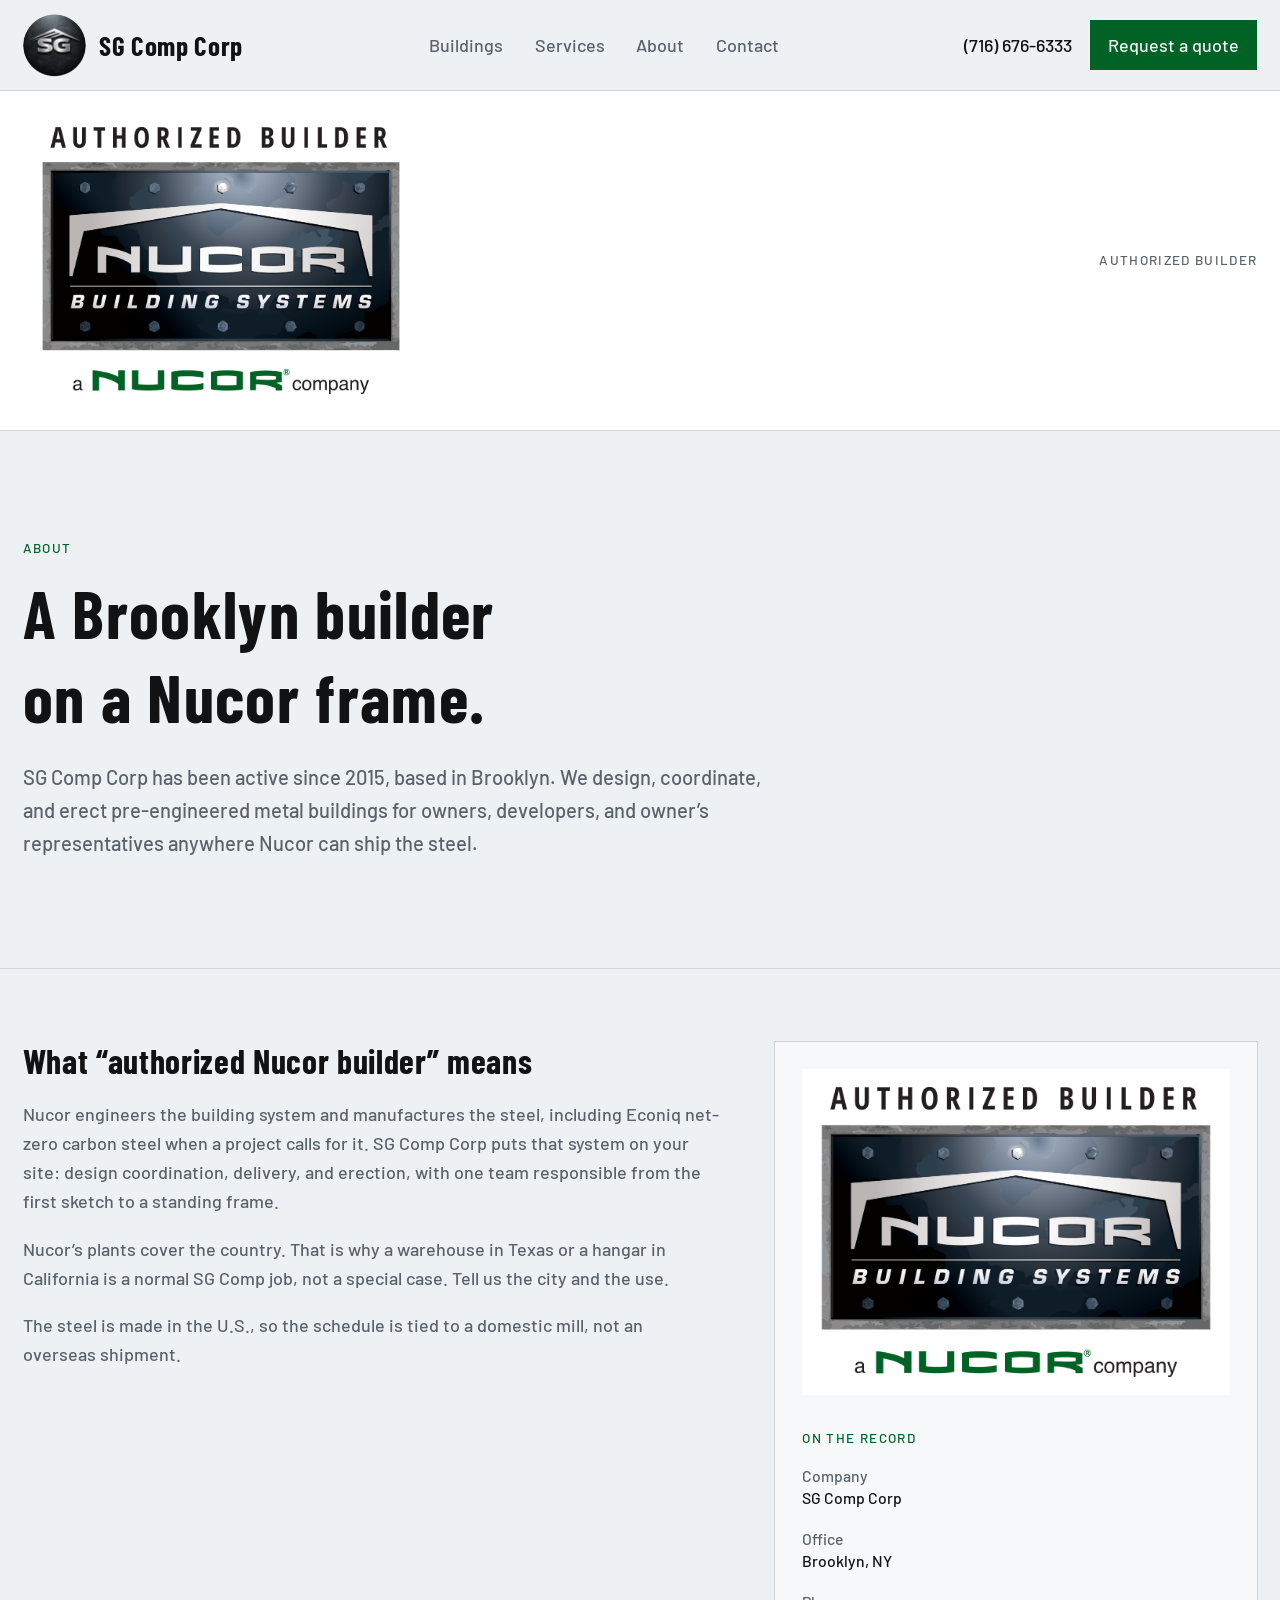
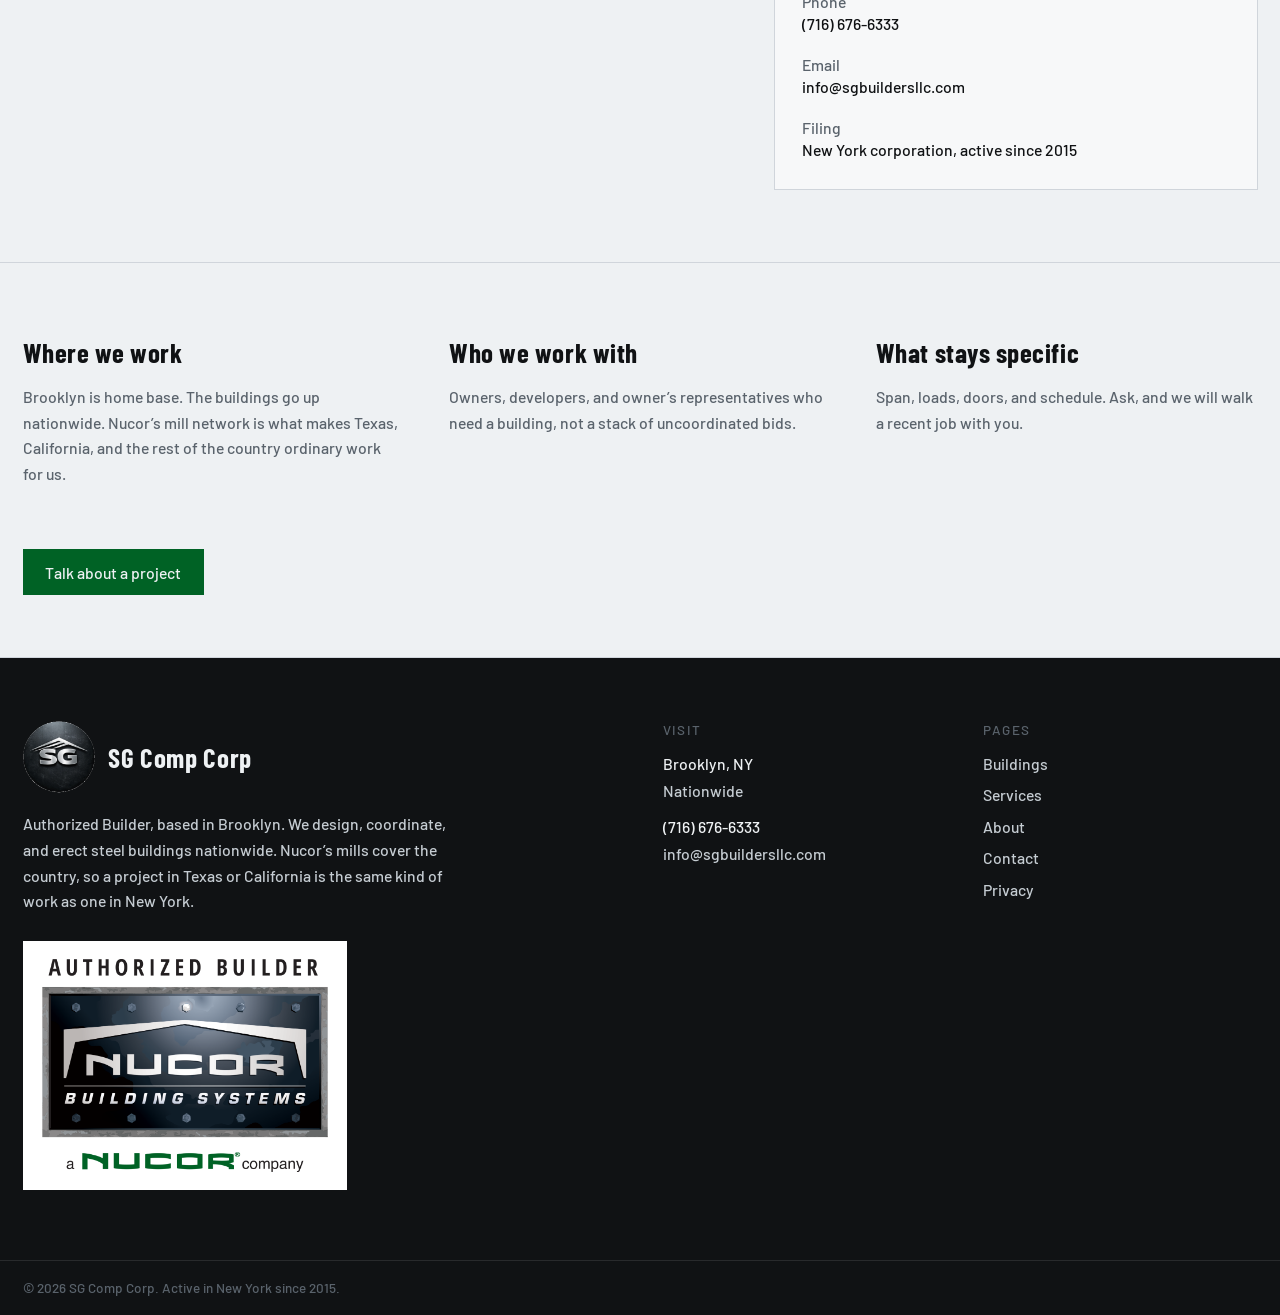
==== about.html @ a0a47ae4 "SG Comp Corp website, mirrored from the SG Builders site" ====
<!DOCTYPE html><html lang="en"><head><meta name="twitter:card" content="summary_large_image"><meta property="og:title" content="SG Comp Corp"><meta property="og:image" content="https://jsilberstein1.github.io/sgcomp-site/og.jpg"><meta property="og:image:width" content="1200"><meta property="og:image:height" content="630"><meta charSet="utf-8"/><meta name="viewport" content="width=device-width, initial-scale=1"/><link rel="preload" as="image" href="brand/sg-mark.png"/><link rel="preload" as="image" href="brand/nucor-authorized.png"/><link rel="stylesheet" href="assets/styles.css" data-precedence="default"/><link rel="stylesheet" href="https://fonts.googleapis.com/css2?family=Barlow+Condensed:wght@600;700&amp;family=Barlow:wght@500;600;700&amp;display=swap" data-precedence="default"/><title>About | SG Comp Corp</title><meta name="theme-color" content="#101214"/><meta name="description" content="SG Comp Corp is an authorized Nucor builder based in Brooklyn, active since 2015. Pre-engineered metal buildings nationwide, including Texas and California."/><link rel="icon" type="image/png" href="brand/sg-mark.png"/><link rel="preconnect" href="https://fonts.googleapis.com"/><link rel="preconnect" href="https://fonts.gstatic.com" crossorigin="anonymous"/><meta name="apple-mobile-web-app-status-bar-style" content="black"></head><body><div class="flex min-h-screen flex-col bg-paper text-ink"><header class="sticky top-0 z-40 border-b border-line bg-paper/95 backdrop-blur-sm"><div class="mx-auto flex h-20 max-w-6xl items-center justify-between gap-4 px-5"><a class="flex items-center gap-3 text-ink" href="./"><img src="brand/sg-mark.png" alt="" class="size-14 rounded-full"/><span class="font-display text-2xl leading-none tracking-wide">SG Comp Corp</span></a><nav class="hidden items-center gap-7 md:flex"><a class="text-base text-steel transition-colors duration-200 hover:text-ink" href="work.html">Buildings</a><a class="text-base text-steel transition-colors duration-200 hover:text-ink" href="services.html">Services</a><a class="text-base text-steel transition-colors duration-200 hover:text-ink text-base text-ink" href="about.html" aria-current="page">About</a><a class="text-base text-steel transition-colors duration-200 hover:text-ink" href="contact.html">Contact</a></nav><div class="hidden items-center gap-4 md:flex"><a href="tel:+17166766333" class="text-base text-ink">(716) 676-6333</a><a class="bg-nucor px-4 py-2.5 text-base text-paper transition-colors duration-200 hover:bg-nucor-deep" href="contact.html">Request a quote</a></div><button type="button" class="inline-flex size-11 items-center justify-center text-ink md:hidden" aria-expanded="false" aria-label="Open menu"><svg xmlns="http://www.w3.org/2000/svg" width="24" height="24" viewBox="0 0 24 24" fill="none" stroke="currentColor" stroke-width="2" stroke-linecap="round" stroke-linejoin="round" class="lucide lucide-menu size-5" aria-hidden="true"><path d="M4 12h16"></path><path d="M4 18h16"></path><path d="M4 6h16"></path></svg></button></div></header><div class="border-b border-line bg-white"><div class="mx-auto flex max-w-6xl flex-col items-start gap-3 px-5 py-4 sm:flex-row sm:items-center sm:justify-between"><a href="https://www.nucorbuildingsystems.com/" target="_blank" rel="noopener" class="inline-block bg-white p-4"><img src="brand/nucor-authorized.png" alt="Authorized Builder, Nucor Building Systems" class="w-64 sm:w-80"/></a><p class="text-xs tracking-widest text-steel uppercase">Authorized Builder</p></div></div><main class="flex-1"><section class="border-b border-line"><div class="mx-auto max-w-6xl px-5 py-16 md:py-24"><p class="text-xs tracking-widest text-nucor uppercase">About</p><h1 class="mt-3 max-w-3xl font-display text-5xl leading-tight text-ink md:text-6xl">A Brooklyn builder on a Nucor frame.</h1><p class="mt-5 max-w-2xl text-lg leading-relaxed text-steel">SG Comp Corp has been active since 2015, based in Brooklyn. We design, coordinate, and erect pre-engineered metal buildings for owners, developers, and owner’s representatives anywhere Nucor can ship the steel.</p></div></section><div class="mx-auto grid max-w-6xl gap-12 px-5 py-16 md:grid-cols-12"><div class="md:col-span-7"><h2 class="font-display text-3xl text-ink">What “authorized Nucor builder” means</h2><div class="mt-4 space-y-4 text-base leading-relaxed text-steel"><p>Nucor engineers the building system and manufactures the steel, including Econiq net-zero carbon steel when a project calls for it. SG Comp Corp puts that system on your site: design coordination, delivery, and erection, with one team responsible from the first sketch to a standing frame.</p><p>Nucor’s plants cover the country. That is why a warehouse in Texas or a hangar in California is a normal SG Comp job, not a special case. Tell us the city and the use.</p><p>The steel is made in the U.S., so the schedule is tied to a domestic mill, not an overseas shipment.</p></div></div><aside class="border border-line bg-card p-6 md:col-span-5"><a href="https://www.nucorbuildingsystems.com/" target="_blank" rel="noopener" class="inline-block bg-white p-4"><img src="brand/nucor-authorized.png" alt="Authorized Builder, Nucor Building Systems" class="w-full"/></a><p class="mt-6 text-xs tracking-widest text-nucor uppercase">On the record</p><dl class="mt-4 space-y-4 text-sm"><div><dt class="text-steel">Company</dt><dd class="text-ink">SG Comp Corp</dd></div><div><dt class="text-steel">Office</dt><dd class="text-ink">Brooklyn, NY</dd></div><div><dt class="text-steel">Phone</dt><dd><a class="text-ink" href="tel:+17166766333">(716) 676-6333</a></dd></div><div><dt class="text-steel">Email</dt><dd><a class="text-ink" href="mailto:info@sgbuildersllc.com">info@sgbuildersllc.com</a></dd></div><div><dt class="text-steel">Filing</dt><dd class="text-ink">New York corporation, active since 2015</dd></div></dl></aside></div><section class="border-t border-line"><div class="mx-auto grid max-w-6xl gap-10 px-5 py-16 md:grid-cols-3"><article><h2 class="font-display text-2xl text-ink">Where we work</h2><p class="mt-3 text-sm leading-relaxed text-steel">Brooklyn is home base. The buildings go up nationwide. Nucor’s mill network is what makes Texas, California, and the rest of the country ordinary work for us.</p></article><article><h2 class="font-display text-2xl text-ink">Who we work with</h2><p class="mt-3 text-sm leading-relaxed text-steel">Owners, developers, and owner’s representatives who need a building, not a stack of uncoordinated bids.</p></article><article><h2 class="font-display text-2xl text-ink">What stays specific</h2><p class="mt-3 text-sm leading-relaxed text-steel">Span, loads, doors, and schedule. Ask, and we will walk a recent job with you.</p></article></div><div class="mx-auto max-w-6xl px-5 pb-16"><a class="bg-nucor px-5 py-3 text-sm text-paper hover:bg-nucor-deep" href="contact.html">Talk about a project</a></div></section></main><footer class="border-t border-line bg-ink text-paper"><div class="mx-auto grid max-w-6xl gap-10 px-5 py-14 md:grid-cols-4"><div class="md:col-span-2"><div class="flex items-center gap-3"><img src="brand/sg-mark.png" alt="" class="size-16 rounded-full"/><p class="font-display text-2xl leading-none tracking-wide">SG Comp Corp</p></div><p class="mt-4 max-w-sm text-sm leading-relaxed text-mist">Authorized Builder, based in Brooklyn. We design, coordinate, and erect steel buildings nationwide. Nucor’s mills cover the country, so a project in Texas or California is the same kind of work as one in New York.</p><a href="https://www.nucorbuildingsystems.com/" target="_blank" rel="noopener" class="mt-6 inline-block bg-white p-4"><img src="brand/nucor-authorized.png" alt="Authorized Builder, Nucor Building Systems" class="w-64"/></a></div><div><p class="text-xs tracking-widest text-steel uppercase">Visit</p><p class="mt-3 text-sm">Brooklyn, NY</p><p class="mt-1 text-sm text-mist">Nationwide</p><a href="tel:+17166766333" class="mt-3 block text-sm">(716) 676-6333</a><a href="mailto:info@sgbuildersllc.com" class="mt-1 block text-sm text-mist">info@sgbuildersllc.com</a></div><div><p class="text-xs tracking-widest text-steel uppercase">Pages</p><nav class="mt-3 flex flex-col gap-2 text-sm"><a class="text-mist hover:text-paper" href="work.html">Buildings</a><a class="text-mist hover:text-paper" href="services.html">Services</a><a class="text-mist hover:text-paper active" href="about.html" aria-current="page">About</a><a class="text-mist hover:text-paper" href="contact.html">Contact</a><a class="text-mist hover:text-paper" href="privacy.html">Privacy</a></nav></div></div><div class="border-t border-white/10"><p class="mx-auto max-w-6xl px-5 py-4 text-xs text-steel">© 2026 SG Comp Corp. Active in New York since 2015.</p></div></footer></div><script src="assets/site.js" defer></script></body></html>
---- assets/styles.css ----
/*! tailwindcss v4.3.3 | MIT License | https://tailwindcss.com */
@layer properties{@supports (((-webkit-hyphens:none)) and (not (margin-trim:inline))) or ((-moz-orient:inline) and (not (color:rgb(from red r g b)))){*,:before,:after,::backdrop{--tw-scale-x:1;--tw-scale-y:1;--tw-scale-z:1;--tw-rotate-x:initial;--tw-rotate-y:initial;--tw-rotate-z:initial;--tw-skew-x:initial;--tw-skew-y:initial;--tw-space-y-reverse:0;--tw-border-style:solid;--tw-leading:initial;--tw-font-weight:initial;--tw-tracking:initial;--tw-ordinal:initial;--tw-slashed-zero:initial;--tw-numeric-figure:initial;--tw-numeric-spacing:initial;--tw-numeric-fraction:initial;--tw-shadow:0 0 #0000;--tw-shadow-color:initial;--tw-shadow-alpha:100%;--tw-inset-shadow:0 0 #0000;--tw-inset-shadow-color:initial;--tw-inset-shadow-alpha:100%;--tw-ring-color:initial;--tw-ring-shadow:0 0 #0000;--tw-inset-ring-color:initial;--tw-inset-ring-shadow:0 0 #0000;--tw-ring-inset:initial;--tw-ring-offset-width:0px;--tw-ring-offset-color:#fff;--tw-ring-offset-shadow:0 0 #0000;--tw-outline-style:solid;--tw-blur:initial;--tw-brightness:initial;--tw-contrast:initial;--tw-grayscale:initial;--tw-hue-rotate:initial;--tw-invert:initial;--tw-opacity:initial;--tw-saturate:initial;--tw-sepia:initial;--tw-drop-shadow:initial;--tw-drop-shadow-color:initial;--tw-drop-shadow-alpha:100%;--tw-drop-shadow-size:initial;--tw-backdrop-blur:initial;--tw-backdrop-brightness:initial;--tw-backdrop-contrast:initial;--tw-backdrop-grayscale:initial;--tw-backdrop-hue-rotate:initial;--tw-backdrop-invert:initial;--tw-backdrop-opacity:initial;--tw-backdrop-saturate:initial;--tw-backdrop-sepia:initial;--tw-duration:initial;--tw-ease:initial;--tw-content:"";--tw-translate-x:0;--tw-translate-y:0;--tw-translate-z:0}}}@layer theme{:root,:host{--font-sans:"Barlow", system-ui, sans-serif;--font-mono:ui-monospace, SFMono-Regular, Menlo, Monaco, Consolas, "Liberation Mono", "Courier New", monospace;--color-red-500:oklch(63.7% .237 25.331);--color-zinc-50:oklch(98.5% 0 none);--color-zinc-400:oklch(70.5% .015 286.067);--color-zinc-500:oklch(55.2% .016 285.938);--color-zinc-900:oklch(21% .006 285.885);--color-zinc-950:oklch(14.1% .005 285.823);--color-neutral-100:oklch(97% 0 none);--color-neutral-300:oklch(87% 0 none);--color-neutral-500:oklch(55.6% 0 none);--color-neutral-700:oklch(37.1% 0 none);--color-neutral-900:oklch(20.5% 0 none);--color-black:#000;--color-white:#fff;--spacing:.25rem;--container-sm:24rem;--container-md:28rem;--container-xl:36rem;--container-2xl:42rem;--container-3xl:48rem;--container-6xl:72rem;--text-xs:.75rem;--text-xs--line-height:calc(1 / .75);--text-sm:.875rem;--text-sm--line-height:calc(1.25 / .875);--text-base:1rem;--text-base--line-height:calc(1.5 / 1);--text-lg:1.125rem;--text-lg--line-height:calc(1.75 / 1.125);--text-xl:1.25rem;--text-xl--line-height:calc(1.75 / 1.25);--text-2xl:1.5rem;--text-2xl--line-height:calc(2 / 1.5);--text-3xl:1.875rem;--text-3xl--line-height:calc(2.25 / 1.875);--text-4xl:2.25rem;--text-4xl--line-height:calc(2.5 / 2.25);--text-5xl:3rem;--text-5xl--line-height:1;--text-6xl:3.75rem;--text-6xl--line-height:1;--text-7xl:4.5rem;--text-7xl--line-height:1;--font-weight-medium:500;--font-weight-semibold:600;--tracking-tight:-.025em;--tracking-wide:.025em;--tracking-widest:.1em;--leading-tight:1.25;--leading-snug:1.375;--leading-normal:1.5;--leading-relaxed:1.625;--radius-xs:.125rem;--radius-sm:2px;--radius-md:.375rem;--radius-lg:.5rem;--radius-xl:.75rem;--radius-2xl:1rem;--ease-out:cubic-bezier(0, 0, .2, 1);--ease-in-out:cubic-bezier(.4, 0, .2, 1);--animate-pulse:pulse 2s cubic-bezier(.4, 0, .6, 1) infinite;--blur-sm:8px;--aspect-video:16 / 9;--default-transition-duration:.15s;--default-transition-timing-function:cubic-bezier(.4, 0, .2, 1);--default-font-family:var(--font-sans);--default-mono-font-family:var(--font-mono);--font-display:"Barlow Condensed", "Arial Narrow", sans-serif;--color-paper:#eef1f3;--color-ink:#101214;--color-nucor:#006225;--color-nucor-deep:#004a1c;--color-steel:#5a636c;--color-line:#d0d5db;--color-card:#f7f8f9;--color-mist:#c5ccd2}}@layer base{*,:after,:before,::backdrop{box-sizing:border-box;border:0 solid;margin:0;padding:0}::file-selector-button{box-sizing:border-box;border:0 solid;margin:0;padding:0}html,:host{-webkit-text-size-adjust:100%;tab-size:4;line-height:1.5;font-family:var(--default-font-family,-apple-system, BlinkMacSystemFont, "Segoe UI", Roboto, "Helvetica Neue", "Noto Sans", Arial, sans-serif, "Apple Color Emoji", "Segoe UI Emoji", "Segoe UI Symbol", "Noto Color Emoji");font-feature-settings:var(--default-font-feature-settings,normal);font-variation-settings:var(--default-font-variation-settings,normal);-webkit-tap-highlight-color:transparent}hr{height:0;color:inherit;border-top-width:1px}abbr:where([title]){-webkit-text-decoration:underline dotted;text-decoration:underline dotted}h1,h2,h3,h4,h5,h6{font-size:inherit;font-weight:inherit}a{color:inherit;-webkit-text-decoration:inherit;-webkit-text-decoration:inherit;-webkit-text-decoration:inherit;-webkit-text-decoration:inherit;text-decoration:inherit}b,strong{font-weight:bolder}code,kbd,samp,pre{font-family:var(--default-mono-font-family,ui-monospace, SFMono-Regular, Menlo, Monaco, Consolas, "Liberation Mono", "Courier New", monospace);font-feature-settings:var(--default-mono-font-feature-settings,normal);font-variation-settings:var(--default-mono-font-variation-settings,normal);font-size:1em}small{font-size:80%}sub,sup{vertical-align:baseline;font-size:75%;line-height:0;position:relative}sub{bottom:-.25em}sup{top:-.5em}table{text-indent:0;border-color:inherit;border-collapse:collapse}:-moz-focusring:where(:not(iframe)){outline:auto}progress{vertical-align:baseline}summary{display:list-item}ol,ul,menu{list-style:none}img,svg,video,canvas,audio,iframe,embed,object{vertical-align:middle;display:block}img,video{max-width:100%;height:auto}button,input,select,optgroup,textarea{font:inherit;font-feature-settings:inherit;font-variation-settings:inherit;letter-spacing:inherit;color:inherit;opacity:1;background-color:#0000;border-radius:0}::file-selector-button{font:inherit;font-feature-settings:inherit;font-variation-settings:inherit;letter-spacing:inherit;color:inherit;opacity:1;background-color:#0000;border-radius:0}:where(select:is([multiple],[size])) optgroup{font-weight:bolder}:where(select:is([multiple],[size])) optgroup option{padding-inline-start:20px}::file-selector-button{margin-inline-end:4px}::placeholder{opacity:1}@supports (not ((-webkit-appearance:-apple-pay-button))) or (contain-intrinsic-size:1px){::placeholder{color:currentColor}@supports (color:color-mix(in lab, red, red)){::placeholder{color:color-mix(in oklab, currentcolor 50%, transparent)}}}textarea{resize:vertical}::-webkit-search-decoration{-webkit-appearance:none}::-webkit-date-and-time-value{min-height:1lh;text-align:inherit}::-webkit-datetime-edit{display:inline-flex}::-webkit-datetime-edit-fields-wrapper{padding:0}::-webkit-datetime-edit{padding-block:0}::-webkit-datetime-edit-year-field{padding-block:0}::-webkit-datetime-edit-month-field{padding-block:0}::-webkit-datetime-edit-day-field{padding-block:0}::-webkit-datetime-edit-hour-field{padding-block:0}::-webkit-datetime-edit-minute-field{padding-block:0}::-webkit-datetime-edit-second-field{padding-block:0}::-webkit-datetime-edit-millisecond-field{padding-block:0}::-webkit-datetime-edit-meridiem-field{padding-block:0}::-webkit-calendar-picker-indicator{line-height:1}:-moz-ui-invalid{box-shadow:none}button,input:where([type=button],[type=reset],[type=submit]){appearance:button}::file-selector-button{appearance:button}::-webkit-inner-spin-button{height:auto}::-webkit-outer-spin-button{height:auto}[hidden]:where(:not([hidden=until-found])){display:none!important}html{scroll-behavior:smooth;-webkit-font-smoothing:antialiased;-moz-osx-font-smoothing:grayscale;font-size:18px}body{background:var(--color-paper);color:var(--color-ink);font-family:var(--font-sans);font-weight:500}.font-display{letter-spacing:.02em;font-weight:700}button:not(:disabled),[role=button]:not(:disabled){cursor:pointer}h1,h2,h3{text-wrap:balance}p{text-wrap:pretty}@media (prefers-reduced-motion:reduce){html{scroll-behavior:auto}*,:before,:after{transition-duration:.01ms!important;animation-duration:.01ms!important}}}@layer components;@layer utilities{.collapse{visibility:collapse}.invisible{visibility:hidden}.visible{visibility:visible}.absolute{position:absolute}.fixed{position:fixed}.relative{position:relative}.static{position:static}.sticky{position:sticky}.inset-0{inset:0}.top-0{top:0}.right-1{right:var(--spacing)}.right-2{right:calc(var(--spacing) * 2)}.right-3{right:calc(var(--spacing) * 3)}.right-4{right:calc(var(--spacing) * 4)}.left-1{left:var(--spacing)}.left-2{left:calc(var(--spacing) * 2)}.left-3{left:calc(var(--spacing) * 3)}.left-4{left:calc(var(--spacing) * 4)}.z-40{z-index:40}.container{width:100%}@media (width>=40rem){.container{max-width:40rem}}@media (width>=48rem){.container{max-width:48rem}}@media (width>=64rem){.container{max-width:64rem}}@media (width>=80rem){.container{max-width:80rem}}@media (width>=96rem){.container{max-width:96rem}}.mx-auto{margin-inline:auto}.mt-1{margin-top:var(--spacing)}.mt-2{margin-top:calc(var(--spacing) * 2)}.mt-3{margin-top:calc(var(--spacing) * 3)}.mt-4{margin-top:calc(var(--spacing) * 4)}.mt-5{margin-top:calc(var(--spacing) * 5)}.mt-6{margin-top:calc(var(--spacing) * 6)}.mt-8{margin-top:calc(var(--spacing) * 8)}.mt-10{margin-top:calc(var(--spacing) * 10)}.mt-12{margin-top:calc(var(--spacing) * 12)}.ml-px{margin-left:1px}.block{display:block}.flex{display:flex}.grid{display:grid}.hidden{display:none}.inline{display:inline}.inline-block{display:inline-block}.inline-flex{display:inline-flex}.table{display:table}.aspect-4\/3{aspect-ratio:4/3}.aspect-video{aspect-ratio:var(--aspect-video)}.size-5{width:calc(var(--spacing) * 5);height:calc(var(--spacing) * 5)}.size-10{width:calc(var(--spacing) * 10);height:calc(var(--spacing) * 10)}.size-11{width:calc(var(--spacing) * 11);height:calc(var(--spacing) * 11)}.size-14{width:calc(var(--spacing) * 14);height:calc(var(--spacing) * 14)}.size-16{width:calc(var(--spacing) * 16);height:calc(var(--spacing) * 16)}.h-8{height:calc(var(--spacing) * 8)}.h-20{height:calc(var(--spacing) * 20)}.h-full{height:100%}.min-h-32{min-height:calc(var(--spacing) * 32)}.min-h-screen{min-height:100vh}.w-8{width:calc(var(--spacing) * 8)}.w-64{width:calc(var(--spacing) * 64)}.w-full{width:100%}.max-w-2xl{max-width:var(--container-2xl)}.max-w-3xl{max-width:var(--container-3xl)}.max-w-6xl{max-width:var(--container-6xl)}.max-w-md{max-width:var(--container-md)}.max-w-sm{max-width:var(--container-sm)}.max-w-xl{max-width:var(--container-xl)}.flex-1{flex:1}.shrink{flex-shrink:1}.scale-100{--tw-scale-x:100%;--tw-scale-y:100%;--tw-scale-z:100%;scale:var(--tw-scale-x) var(--tw-scale-y)}.scale-\[0\.25\]{scale:.25}.transform{transform:var(--tw-rotate-x,) var(--tw-rotate-y,) var(--tw-rotate-z,) var(--tw-skew-x,) var(--tw-skew-y,)}.animate-pulse{animation:var(--animate-pulse)}.cursor-pointer{cursor:pointer}.resize{resize:both}.grid-cols-2{grid-template-columns:repeat(2,minmax(0,1fr))}.flex-col{flex-direction:column}.flex-wrap{flex-wrap:wrap}.place-items-center{place-items:center}.items-center{align-items:center}.items-end{align-items:flex-end}.items-start{align-items:flex-start}.justify-between{justify-content:space-between}.justify-center{justify-content:center}.justify-end{justify-content:flex-end}.gap-2{gap:calc(var(--spacing) * 2)}.gap-3{gap:calc(var(--spacing) * 3)}.gap-4{gap:calc(var(--spacing) * 4)}.gap-5{gap:calc(var(--spacing) * 5)}.gap-6{gap:calc(var(--spacing) * 6)}.gap-7{gap:calc(var(--spacing) * 7)}.gap-8{gap:calc(var(--spacing) * 8)}.gap-10{gap:calc(var(--spacing) * 10)}.gap-12{gap:calc(var(--spacing) * 12)}.gap-16{gap:calc(var(--spacing) * 16)}.gap-px{gap:1px}:where(.space-y-2>:not(:last-child)){--tw-space-y-reverse:0;margin-block-start:calc(calc(var(--spacing) * 2) * var(--tw-space-y-reverse));margin-block-end:calc(calc(var(--spacing) * 2) * calc(1 - var(--tw-space-y-reverse)))}:where(.space-y-3>:not(:last-child)){--tw-space-y-reverse:0;margin-block-start:calc(calc(var(--spacing) * 3) * var(--tw-space-y-reverse));margin-block-end:calc(calc(var(--spacing) * 3) * calc(1 - var(--tw-space-y-reverse)))}:where(.space-y-4>:not(:last-child)){--tw-space-y-reverse:0;margin-block-start:calc(calc(var(--spacing) * 4) * var(--tw-space-y-reverse));margin-block-end:calc(calc(var(--spacing) * 4) * calc(1 - var(--tw-space-y-reverse)))}.truncate{text-overflow:ellipsis;white-space:nowrap;overflow:hidden}.rounded{border-radius:.25rem}.rounded-2xl{border-radius:var(--radius-2xl)}.rounded-full{border-radius:2147483647px}.rounded-lg{border-radius:var(--radius-lg)}.rounded-md{border-radius:var(--radius-md)}.rounded-xl{border-radius:var(--radius-xl)}.border{border-style:var(--tw-border-style);border-width:1px}.border-y{border-block-style:var(--tw-border-style);border-block-width:1px}.border-t{border-top-style:var(--tw-border-style);border-top-width:1px}.border-b{border-bottom-style:var(--tw-border-style);border-bottom-width:1px}.border-l-2{border-left-style:var(--tw-border-style);border-left-width:2px}.border-line{border-color:var(--color-line)}.border-neutral-300{border-color:var(--color-neutral-300)}.border-nucor{border-color:var(--color-nucor)}.border-paper\/40{border-color:#eef1f366}@supports (color:color-mix(in lab, red, red)){.border-paper\/40{border-color:color-mix(in oklab, var(--color-paper) 40%, transparent)}}.border-white\/10{border-color:#ffffff1a}@supports (color:color-mix(in lab, red, red)){.border-white\/10{border-color:color-mix(in oklab, var(--color-white) 10%, transparent)}}.bg-black{background-color:var(--color-black)}.bg-black\/10{background-color:#0000001a}@supports (color:color-mix(in lab, red, red)){.bg-black\/10{background-color:color-mix(in oklab, var(--color-black) 10%, transparent)}}.bg-card{background-color:var(--color-card)}.bg-ink{background-color:var(--color-ink)}.bg-ink\/55{background-color:#1012148c}@supports (color:color-mix(in lab, red, red)){.bg-ink\/55{background-color:color-mix(in oklab, var(--color-ink) 55%, transparent)}}.bg-line{background-color:var(--color-line)}.bg-nucor{background-color:var(--color-nucor)}.bg-paper{background-color:var(--color-paper)}.bg-paper\/95{background-color:#eef1f3f2}@supports (color:color-mix(in lab, red, red)){.bg-paper\/95{background-color:color-mix(in oklab, var(--color-paper) 95%, transparent)}}.bg-white{background-color:var(--color-white)}.bg-zinc-50{background-color:var(--color-zinc-50)}.object-cover{object-fit:cover}.p-2{padding:calc(var(--spacing) * 2)}.p-4{padding:calc(var(--spacing) * 4)}.p-5{padding:calc(var(--spacing) * 5)}.p-6{padding:calc(var(--spacing) * 6)}.p-8{padding:calc(var(--spacing) * 8)}.p-\[16px\]{padding:16px}.px-2{padding-inline:calc(var(--spacing) * 2)}.px-3{padding-inline:calc(var(--spacing) * 3)}.px-4{padding-inline:calc(var(--spacing) * 4)}.px-5{padding-inline:calc(var(--spacing) * 5)}.px-6{padding-inline:calc(var(--spacing) * 6)}.px-8{padding-inline:calc(var(--spacing) * 8)}.py-1{padding-block:var(--spacing)}.py-2{padding-block:calc(var(--spacing) * 2)}.py-2\.5{padding-block:calc(var(--spacing) * 2.5)}.py-3{padding-block:calc(var(--spacing) * 3)}.py-4{padding-block:calc(var(--spacing) * 4)}.py-6{padding-block:calc(var(--spacing) * 6)}.py-10{padding-block:calc(var(--spacing) * 10)}.py-14{padding-block:calc(var(--spacing) * 14)}.py-16{padding-block:calc(var(--spacing) * 16)}.py-20{padding-block:calc(var(--spacing) * 20)}.pt-28{padding-top:calc(var(--spacing) * 28)}.pr-3\.5{padding-right:calc(var(--spacing) * 3.5)}.pb-16{padding-bottom:calc(var(--spacing) * 16)}.pl-3{padding-left:calc(var(--spacing) * 3)}.pl-4{padding-left:calc(var(--spacing) * 4)}.text-center{text-align:center}.font-display{font-family:var(--font-display)}.text-2xl{font-size:var(--text-2xl);line-height:var(--tw-leading,var(--text-2xl--line-height))}.text-3xl{font-size:var(--text-3xl);line-height:var(--tw-leading,var(--text-3xl--line-height))}.text-4xl{font-size:var(--text-4xl);line-height:var(--tw-leading,var(--text-4xl--line-height))}.text-5xl{font-size:var(--text-5xl);line-height:var(--tw-leading,var(--text-5xl--line-height))}.text-6xl{font-size:var(--text-6xl);line-height:var(--tw-leading,var(--text-6xl--line-height))}.text-base{font-size:var(--text-base);line-height:var(--tw-leading,var(--text-base--line-height))}.text-lg{font-size:var(--text-lg);line-height:var(--tw-leading,var(--text-lg--line-height))}.text-sm{font-size:var(--text-sm);line-height:var(--tw-leading,var(--text-sm--line-height))}.text-xl{font-size:var(--text-xl);line-height:var(--tw-leading,var(--text-xl--line-height))}.text-xs{font-size:var(--text-xs);line-height:var(--tw-leading,var(--text-xs--line-height))}.text-\[13px\]{font-size:13px}.leading-none{--tw-leading:1;line-height:1}.leading-relaxed{--tw-leading:var(--leading-relaxed);line-height:var(--leading-relaxed)}.leading-tight{--tw-leading:var(--leading-tight);line-height:var(--leading-tight)}.font-medium{--tw-font-weight:var(--font-weight-medium);font-weight:var(--font-weight-medium)}.font-semibold{--tw-font-weight:var(--font-weight-semibold);font-weight:var(--font-weight-semibold)}.tracking-wide{--tw-tracking:var(--tracking-wide);letter-spacing:var(--tracking-wide)}.tracking-widest{--tw-tracking:var(--tracking-widest);letter-spacing:var(--tracking-widest)}.text-balance{text-wrap:balance}.text-wrap{text-wrap:wrap}.break-words{overflow-wrap:break-word}.text-ink{color:var(--color-ink)}.text-mist{color:var(--color-mist)}.text-neutral-500{color:var(--color-neutral-500)}.text-nucor{color:var(--color-nucor)}.text-paper{color:var(--color-paper)}.text-red-500{color:var(--color-red-500)}.text-steel{color:var(--color-steel)}.text-white{color:var(--color-white)}.text-zinc-500{color:var(--color-zinc-500)}.text-zinc-900{color:var(--color-zinc-900)}.uppercase{text-transform:uppercase}.tabular-nums{--tw-numeric-spacing:tabular-nums;font-variant-numeric:var(--tw-ordinal,) var(--tw-slashed-zero,) var(--tw-numeric-figure,) var(--tw-numeric-spacing,) var(--tw-numeric-fraction,)}.underline{text-decoration-line:underline}.underline-offset-4{text-underline-offset:4px}.antialiased{-webkit-font-smoothing:antialiased;-moz-osx-font-smoothing:grayscale}.opacity-0{opacity:0}.opacity-70{opacity:.7}.opacity-100{opacity:1}.shadow{--tw-shadow:0 1px 3px 0 var(--tw-shadow-color,#0000001a), 0 1px 2px -1px var(--tw-shadow-color,#0000001a);box-shadow:var(--tw-inset-shadow), var(--tw-inset-ring-shadow), var(--tw-ring-offset-shadow), var(--tw-ring-shadow), var(--tw-shadow)}.ring{--tw-ring-shadow:var(--tw-ring-inset,) 0 0 0 calc(1px + var(--tw-ring-offset-width)) var(--tw-ring-color,currentcolor);box-shadow:var(--tw-inset-shadow), var(--tw-inset-ring-shadow), var(--tw-ring-offset-shadow), var(--tw-ring-shadow), var(--tw-shadow)}.outline,.outline-1{outline-style:var(--tw-outline-style);outline-width:1px}.-outline-offset-1{outline-offset:calc(1px * -1)}.outline-black\/10{outline-color:#0000001a}@supports (color:color-mix(in lab, red, red)){.outline-black\/10{outline-color:color-mix(in oklab, var(--color-black) 10%, transparent)}}.blur{--tw-blur:blur(8px);filter:var(--tw-blur,) var(--tw-brightness,) var(--tw-contrast,) var(--tw-grayscale,) var(--tw-hue-rotate,) var(--tw-invert,) var(--tw-saturate,) var(--tw-sepia,) var(--tw-drop-shadow,)}.blur-\[4px\]{--tw-blur:blur(4px);filter:var(--tw-blur,) var(--tw-brightness,) var(--tw-contrast,) var(--tw-grayscale,) var(--tw-hue-rotate,) var(--tw-invert,) var(--tw-saturate,) var(--tw-sepia,) var(--tw-drop-shadow,)}.blur-none{--tw-blur: ;filter:var(--tw-blur,) var(--tw-brightness,) var(--tw-contrast,) var(--tw-grayscale,) var(--tw-hue-rotate,) var(--tw-invert,) var(--tw-saturate,) var(--tw-sepia,) var(--tw-drop-shadow,)}.grayscale{--tw-grayscale:grayscale(100%);filter:var(--tw-blur,) var(--tw-brightness,) var(--tw-contrast,) var(--tw-grayscale,) var(--tw-hue-rotate,) var(--tw-invert,) var(--tw-saturate,) var(--tw-sepia,) var(--tw-drop-shadow,)}.invert{--tw-invert:invert(100%);filter:var(--tw-blur,) var(--tw-brightness,) var(--tw-contrast,) var(--tw-grayscale,) var(--tw-hue-rotate,) var(--tw-invert,) var(--tw-saturate,) var(--tw-sepia,) var(--tw-drop-shadow,)}.sepia{--tw-sepia:sepia(100%);filter:var(--tw-blur,) var(--tw-brightness,) var(--tw-contrast,) var(--tw-grayscale,) var(--tw-hue-rotate,) var(--tw-invert,) var(--tw-saturate,) var(--tw-sepia,) var(--tw-drop-shadow,)}.filter{filter:var(--tw-blur,) var(--tw-brightness,) var(--tw-contrast,) var(--tw-grayscale,) var(--tw-hue-rotate,) var(--tw-invert,) var(--tw-saturate,) var(--tw-sepia,) var(--tw-drop-shadow,)}.backdrop-blur-sm{--tw-backdrop-blur:blur(var(--blur-sm));-webkit-backdrop-filter:var(--tw-backdrop-blur,) var(--tw-backdrop-brightness,) var(--tw-backdrop-contrast,) var(--tw-backdrop-grayscale,) var(--tw-backdrop-hue-rotate,) var(--tw-backdrop-invert,) var(--tw-backdrop-opacity,) var(--tw-backdrop-saturate,) var(--tw-backdrop-sepia,);backdrop-filter:var(--tw-backdrop-blur,) var(--tw-backdrop-brightness,) var(--tw-backdrop-contrast,) var(--tw-backdrop-grayscale,) var(--tw-backdrop-hue-rotate,) var(--tw-backdrop-invert,) var(--tw-backdrop-opacity,) var(--tw-backdrop-saturate,) var(--tw-backdrop-sepia,)}.transition{transition-property:color,background-color,border-color,outline-color,text-decoration-color,fill,stroke,--tw-gradient-from,--tw-gradient-via,--tw-gradient-to,opacity,box-shadow,transform,translate,scale,rotate,filter,-webkit-backdrop-filter,backdrop-filter,display,content-visibility,overlay,pointer-events;transition-timing-function:var(--tw-ease,var(--default-transition-timing-function));transition-duration:var(--tw-duration,var(--default-transition-duration))}.transition-\[box-shadow\]{transition-property:box-shadow;transition-timing-function:var(--tw-ease,var(--default-transition-timing-function));transition-duration:var(--tw-duration,var(--default-transition-duration))}.transition-\[opacity\,filter\,scale\]{transition-property:opacity,filter,scale;transition-timing-function:var(--tw-ease,var(--default-transition-timing-function));transition-duration:var(--tw-duration,var(--default-transition-duration))}.transition-\[scale\,background-color\]{transition-property:scale,background-color;transition-timing-function:var(--tw-ease,var(--default-transition-timing-function));transition-duration:var(--tw-duration,var(--default-transition-duration))}.transition-\[scale\,opacity\,filter\]{transition-property:scale,opacity,filter;transition-timing-function:var(--tw-ease,var(--default-transition-timing-function));transition-duration:var(--tw-duration,var(--default-transition-duration))}.transition-colors{transition-property:color,background-color,border-color,outline-color,text-decoration-color,fill,stroke,--tw-gradient-from,--tw-gradient-via,--tw-gradient-to;transition-timing-function:var(--tw-ease,var(--default-transition-timing-function));transition-duration:var(--tw-duration,var(--default-transition-duration))}.transition-transform{transition-property:transform,translate,scale,rotate;transition-timing-function:var(--tw-ease,var(--default-transition-timing-function));transition-duration:var(--tw-duration,var(--default-transition-duration))}.duration-150{--tw-duration:.15s;transition-duration:.15s}.duration-200{--tw-duration:.2s;transition-duration:.2s}.duration-300{--tw-duration:.3s;transition-duration:.3s}.ease-\[cubic-bezier\(0\.2\,0\,0\,1\)\]{--tw-ease:cubic-bezier(.2,0,0,1);transition-timing-function:cubic-bezier(.2,0,0,1)}.ease-out{--tw-ease:var(--ease-out);transition-timing-function:var(--ease-out)}.outline-none{--tw-outline-style:none;outline-style:none}.after\:absolute:after{content:var(--tw-content);position:absolute}.after\:top-1\/2:after{content:var(--tw-content);top:50%}.after\:left-1\/2:after{content:var(--tw-content);left:50%}.after\:size-10:after{content:var(--tw-content);width:calc(var(--spacing) * 10);height:calc(var(--spacing) * 10)}.after\:-translate-1\/2:after{content:var(--tw-content);--tw-translate-x:calc(calc(1 / 2 * 100%) * -1);--tw-translate-y:calc(calc(1 / 2 * 100%) * -1);translate:var(--tw-translate-x) var(--tw-translate-y)}.odd\:border-r:nth-child(odd){border-right-style:var(--tw-border-style);border-right-width:1px}@media (hover:hover){.hover\:border-ink:hover{border-color:var(--color-ink)}.hover\:border-paper:hover{border-color:var(--color-paper)}.hover\:bg-neutral-100:hover{background-color:var(--color-neutral-100)}.hover\:bg-nucor-deep:hover{background-color:var(--color-nucor-deep)}.hover\:text-ink:hover{color:var(--color-ink)}.hover\:text-paper:hover{color:var(--color-paper)}.hover\:underline:hover{text-decoration-line:underline}}.focus\:border-ink:focus{border-color:var(--color-ink)}.active\:scale-\[0\.96\]:active,.active\:not-disabled\:scale-\[0\.96\]:active:not(:disabled){scale:.96}.disabled\:cursor-wait:disabled{cursor:wait}.disabled\:no-underline:disabled{text-decoration-line:none}.disabled\:opacity-60:disabled{opacity:.6}@media (width>=40rem){.sm\:inline{display:inline}.sm\:w-80{width:calc(var(--spacing) * 80)}.sm\:flex-row{flex-direction:row}.sm\:items-center{align-items:center}.sm\:justify-between{justify-content:space-between}}@media (width>=48rem){.md\:order-2{order:2}.md\:col-span-2{grid-column:span 2/span 2}.md\:col-span-4{grid-column:span 4/span 4}.md\:col-span-5{grid-column:span 5/span 5}.md\:col-span-6{grid-column:span 6/span 6}.md\:col-span-7{grid-column:span 7/span 7}.md\:col-span-8{grid-column:span 8/span 8}.md\:flex{display:flex}.md\:hidden{display:none}.md\:grid-cols-2{grid-template-columns:repeat(2,minmax(0,1fr))}.md\:grid-cols-3{grid-template-columns:repeat(3,minmax(0,1fr))}.md\:grid-cols-4{grid-template-columns:repeat(4,minmax(0,1fr))}.md\:grid-cols-12{grid-template-columns:repeat(12,minmax(0,1fr))}.md\:items-end{align-items:flex-end}.md\:border-r{border-right-style:var(--tw-border-style);border-right-width:1px}.md\:p-8{padding:calc(var(--spacing) * 8)}.md\:p-12{padding:calc(var(--spacing) * 12)}.md\:py-24{padding-block:calc(var(--spacing) * 24)}.md\:text-5xl{font-size:var(--text-5xl);line-height:var(--tw-leading,var(--text-5xl--line-height))}.md\:text-6xl{font-size:var(--text-6xl);line-height:var(--tw-leading,var(--text-6xl--line-height))}.md\:text-7xl{font-size:var(--text-7xl);line-height:var(--tw-leading,var(--text-7xl--line-height))}.md\:last\:border-r-0:last-child{border-right-style:var(--tw-border-style);border-right-width:0}}@media (prefers-color-scheme:dark){.dark\:border-neutral-700{border-color:var(--color-neutral-700)}.dark\:bg-white\/20{background-color:#fff3}@supports (color:color-mix(in lab, red, red)){.dark\:bg-white\/20{background-color:color-mix(in oklab, var(--color-white) 20%, transparent)}}.dark\:bg-zinc-950{background-color:var(--color-zinc-950)}.dark\:text-zinc-50{color:var(--color-zinc-50)}.dark\:text-zinc-400{color:var(--color-zinc-400)}.dark\:outline-white\/10{outline-color:#ffffff1a}@supports (color:color-mix(in lab, red, red)){.dark\:outline-white\/10{outline-color:color-mix(in oklab, var(--color-white) 10%, transparent)}}@media (hover:hover){.dark\:hover\:bg-neutral-900:hover{background-color:var(--color-neutral-900)}}}}@property --tw-scale-x{syntax:"*";inherits:false;initial-value:1}@property --tw-scale-y{syntax:"*";inherits:false;initial-value:1}@property --tw-scale-z{syntax:"*";inherits:false;initial-value:1}@property --tw-rotate-x{syntax:"*";inherits:false}@property --tw-rotate-y{syntax:"*";inherits:false}@property --tw-rotate-z{syntax:"*";inherits:false}@property --tw-skew-x{syntax:"*";inherits:false}@property --tw-skew-y{syntax:"*";inherits:false}@property --tw-space-y-reverse{syntax:"*";inherits:false;initial-value:0}@property --tw-border-style{syntax:"*";inherits:false;initial-value:solid}@property --tw-leading{syntax:"*";inherits:false}@property --tw-font-weight{syntax:"*";inherits:false}@property --tw-tracking{syntax:"*";inherits:false}@property --tw-ordinal{syntax:"*";inherits:false}@property --tw-slashed-zero{syntax:"*";inherits:false}@property --tw-numeric-figure{syntax:"*";inherits:false}@property --tw-numeric-spacing{syntax:"*";inherits:false}@property --tw-numeric-fraction{syntax:"*";inherits:false}@property --tw-shadow{syntax:"*";inherits:false;initial-value:0 0 #0000}@property --tw-shadow-color{syntax:"*";inherits:false}@property --tw-shadow-alpha{syntax:"<percentage>";inherits:false;initial-value:100%}@property --tw-inset-shadow{syntax:"*";inherits:false;initial-value:0 0 #0000}@property --tw-inset-shadow-color{syntax:"*";inherits:false}@property --tw-inset-shadow-alpha{syntax:"<percentage>";inherits:false;initial-value:100%}@property --tw-ring-color{syntax:"*";inherits:false}@property --tw-ring-shadow{syntax:"*";inherits:false;initial-value:0 0 #0000}@property --tw-inset-ring-color{syntax:"*";inherits:false}@property --tw-inset-ring-shadow{syntax:"*";inherits:false;initial-value:0 0 #0000}@property --tw-ring-inset{syntax:"*";inherits:false}@property --tw-ring-offset-width{syntax:"<length>";inherits:false;initial-value:0}@property --tw-ring-offset-color{syntax:"*";inherits:false;initial-value:#fff}@property --tw-ring-offset-shadow{syntax:"*";inherits:false;initial-value:0 0 #0000}@property --tw-outline-style{syntax:"*";inherits:false;initial-value:solid}@property --tw-blur{syntax:"*";inherits:false}@property --tw-brightness{syntax:"*";inherits:false}@property --tw-contrast{syntax:"*";inherits:false}@property --tw-grayscale{syntax:"*";inherits:false}@property --tw-hue-rotate{syntax:"*";inherits:false}@property --tw-invert{syntax:"*";inherits:false}@property --tw-opacity{syntax:"*";inherits:false}@property --tw-saturate{syntax:"*";inherits:false}@property --tw-sepia{syntax:"*";inherits:false}@property --tw-drop-shadow{syntax:"*";inherits:false}@property --tw-drop-shadow-color{syntax:"*";inherits:false}@property --tw-drop-shadow-alpha{syntax:"<percentage>";inherits:false;initial-value:100%}@property --tw-drop-shadow-size{syntax:"*";inherits:false}@property --tw-backdrop-blur{syntax:"*";inherits:false}@property --tw-backdrop-brightness{syntax:"*";inherits:false}@property --tw-backdrop-contrast{syntax:"*";inherits:false}@property --tw-backdrop-grayscale{syntax:"*";inherits:false}@property --tw-backdrop-hue-rotate{syntax:"*";inherits:false}@property --tw-backdrop-invert{syntax:"*";inherits:false}@property --tw-backdrop-opacity{syntax:"*";inherits:false}@property --tw-backdrop-saturate{syntax:"*";inherits:false}@property --tw-backdrop-sepia{syntax:"*";inherits:false}@property --tw-duration{syntax:"*";inherits:false}@property --tw-ease{syntax:"*";inherits:false}@property --tw-content{syntax:"*";inherits:false;initial-value:""}@property --tw-translate-x{syntax:"*";inherits:false;initial-value:0}@property --tw-translate-y{syntax:"*";inherits:false;initial-value:0}@property --tw-translate-z{syntax:"*";inherits:false;initial-value:0}@keyframes pulse{50%{opacity:.5}}
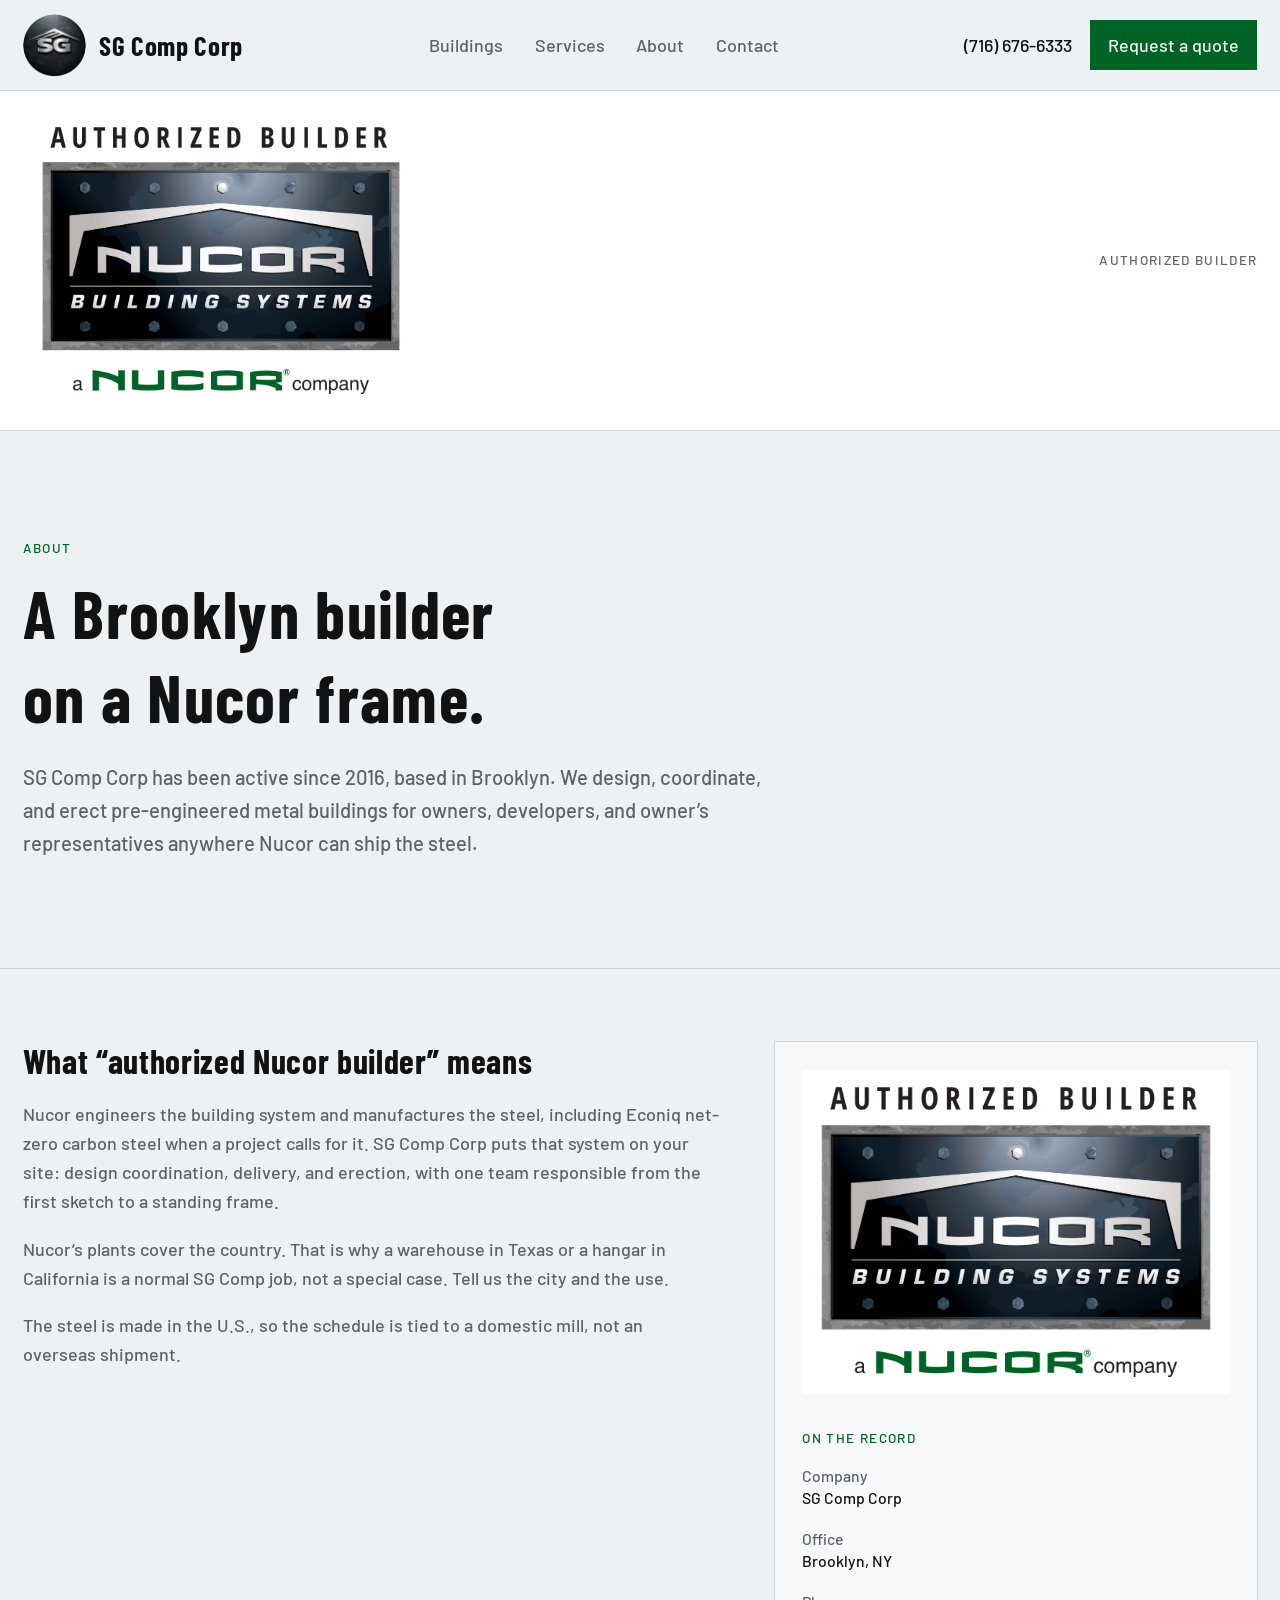
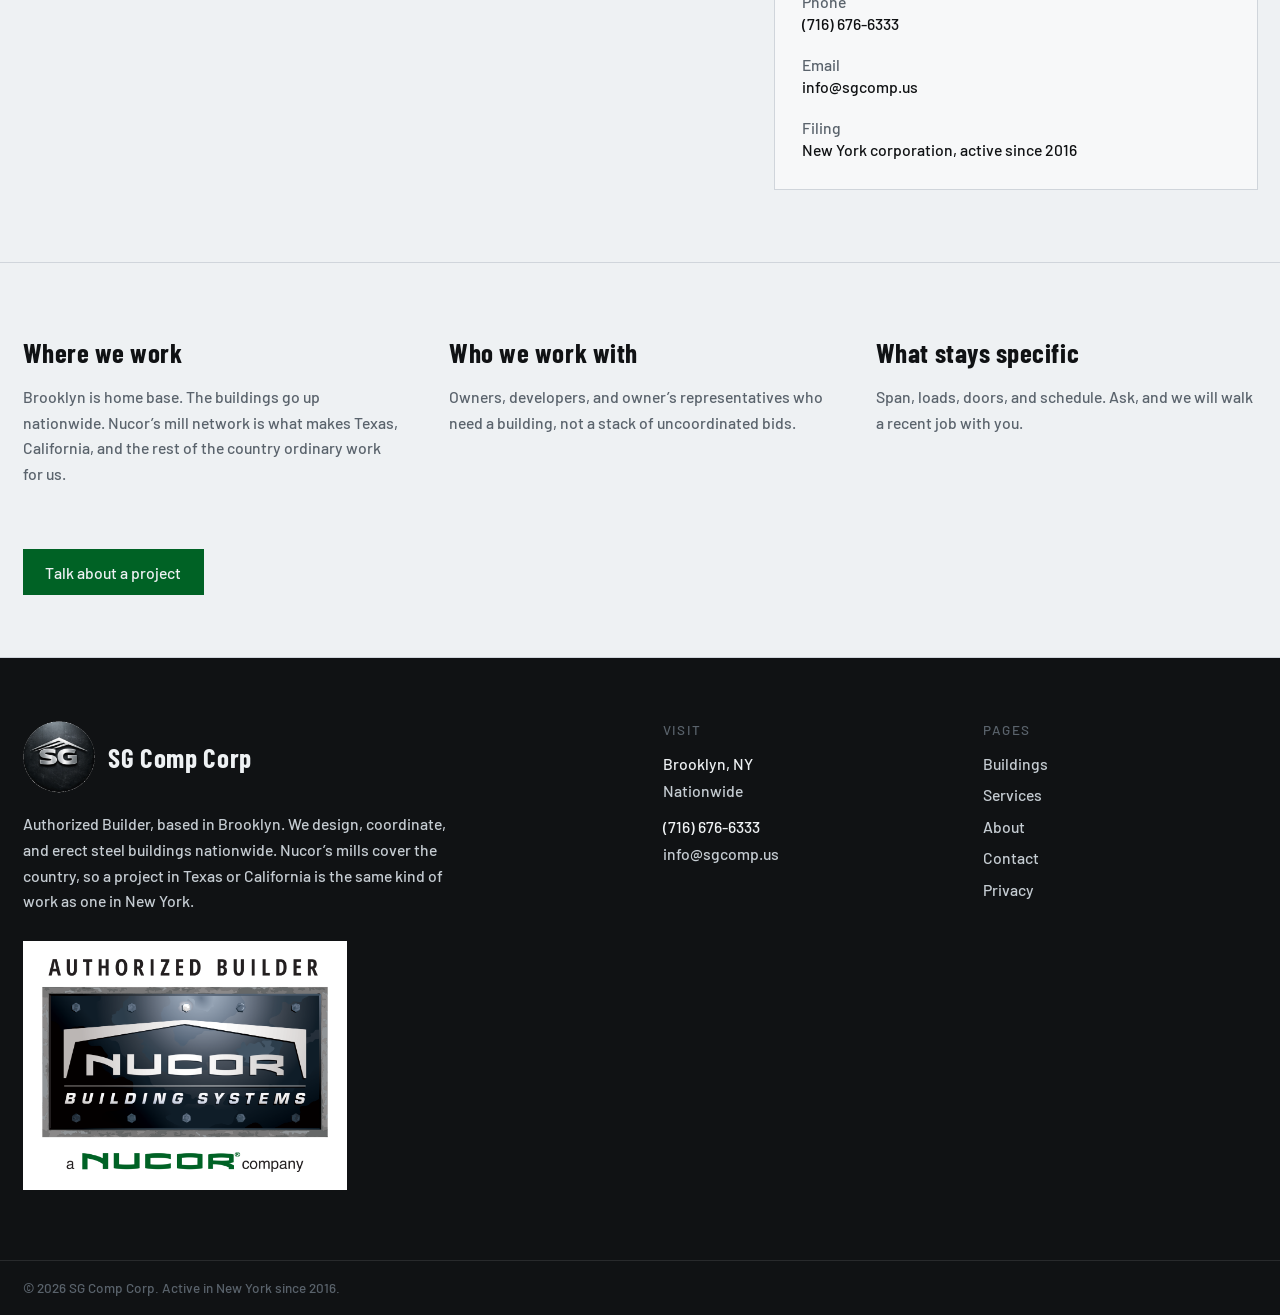
==== commit a56859bb: "Use sgcomp.us email and 2016 founding year" ====
--- a/about.html
+++ b/about.html
@@ -1 +1 @@
-<!DOCTYPE html><html lang="en"><head><meta name="twitter:card" content="summary_large_image"><meta property="og:title" content="SG Comp Corp"><meta property="og:image" content="https://jsilberstein1.github.io/sgcomp-site/og.jpg"><meta property="og:image:width" content="1200"><meta property="og:image:height" content="630"><meta charSet="utf-8"/><meta name="viewport" content="width=device-width, initial-scale=1"/><link rel="preload" as="image" href="brand/sg-mark.png"/><link rel="preload" as="image" href="brand/nucor-authorized.png"/><link rel="stylesheet" href="assets/styles.css" data-precedence="default"/><link rel="stylesheet" href="https://fonts.googleapis.com/css2?family=Barlow+Condensed:wght@600;700&amp;family=Barlow:wght@500;600;700&amp;display=swap" data-precedence="default"/><title>About | SG Comp Corp</title><meta name="theme-color" content="#101214"/><meta name="description" content="SG Comp Corp is an authorized Nucor builder based in Brooklyn, active since 2015. Pre-engineered metal buildings nationwide, including Texas and California."/><link rel="icon" type="image/png" href="brand/sg-mark.png"/><link rel="preconnect" href="https://fonts.googleapis.com"/><link rel="preconnect" href="https://fonts.gstatic.com" crossorigin="anonymous"/><meta name="apple-mobile-web-app-status-bar-style" content="black"></head><body><div class="flex min-h-screen flex-col bg-paper text-ink"><header class="sticky top-0 z-40 border-b border-line bg-paper/95 backdrop-blur-sm"><div class="mx-auto flex h-20 max-w-6xl items-center justify-between gap-4 px-5"><a class="flex items-center gap-3 text-ink" href="./"><img src="brand/sg-mark.png" alt="" class="size-14 rounded-full"/><span class="font-display text-2xl leading-none tracking-wide">SG Comp Corp</span></a><nav class="hidden items-center gap-7 md:flex"><a class="text-base text-steel transition-colors duration-200 hover:text-ink" href="work.html">Buildings</a><a class="text-base text-steel transition-colors duration-200 hover:text-ink" href="services.html">Services</a><a class="text-base text-steel transition-colors duration-200 hover:text-ink text-base text-ink" href="about.html" aria-current="page">About</a><a class="text-base text-steel transition-colors duration-200 hover:text-ink" href="contact.html">Contact</a></nav><div class="hidden items-center gap-4 md:flex"><a href="tel:+17166766333" class="text-base text-ink">(716) 676-6333</a><a class="bg-nucor px-4 py-2.5 text-base text-paper transition-colors duration-200 hover:bg-nucor-deep" href="contact.html">Request a quote</a></div><button type="button" class="inline-flex size-11 items-center justify-center text-ink md:hidden" aria-expanded="false" aria-label="Open menu"><svg xmlns="http://www.w3.org/2000/svg" width="24" height="24" viewBox="0 0 24 24" fill="none" stroke="currentColor" stroke-width="2" stroke-linecap="round" stroke-linejoin="round" class="lucide lucide-menu size-5" aria-hidden="true"><path d="M4 12h16"></path><path d="M4 18h16"></path><path d="M4 6h16"></path></svg></button></div></header><div class="border-b border-line bg-white"><div class="mx-auto flex max-w-6xl flex-col items-start gap-3 px-5 py-4 sm:flex-row sm:items-center sm:justify-between"><a href="https://www.nucorbuildingsystems.com/" target="_blank" rel="noopener" class="inline-block bg-white p-4"><img src="brand/nucor-authorized.png" alt="Authorized Builder, Nucor Building Systems" class="w-64 sm:w-80"/></a><p class="text-xs tracking-widest text-steel uppercase">Authorized Builder</p></div></div><main class="flex-1"><section class="border-b border-line"><div class="mx-auto max-w-6xl px-5 py-16 md:py-24"><p class="text-xs tracking-widest text-nucor uppercase">About</p><h1 class="mt-3 max-w-3xl font-display text-5xl leading-tight text-ink md:text-6xl">A Brooklyn builder on a Nucor frame.</h1><p class="mt-5 max-w-2xl text-lg leading-relaxed text-steel">SG Comp Corp has been active since 2015, based in Brooklyn. We design, coordinate, and erect pre-engineered metal buildings for owners, developers, and owner’s representatives anywhere Nucor can ship the steel.</p></div></section><div class="mx-auto grid max-w-6xl gap-12 px-5 py-16 md:grid-cols-12"><div class="md:col-span-7"><h2 class="font-display text-3xl text-ink">What “authorized Nucor builder” means</h2><div class="mt-4 space-y-4 text-base leading-relaxed text-steel"><p>Nucor engineers the building system and manufactures the steel, including Econiq net-zero carbon steel when a project calls for it. SG Comp Corp puts that system on your site: design coordination, delivery, and erection, with one team responsible from the first sketch to a standing frame.</p><p>Nucor’s plants cover the country. That is why a warehouse in Texas or a hangar in California is a normal SG Comp job, not a special case. Tell us the city and the use.</p><p>The steel is made in the U.S., so the schedule is tied to a domestic mill, not an overseas shipment.</p></div></div><aside class="border border-line bg-card p-6 md:col-span-5"><a href="https://www.nucorbuildingsystems.com/" target="_blank" rel="noopener" class="inline-block bg-white p-4"><img src="brand/nucor-authorized.png" alt="Authorized Builder, Nucor Building Systems" class="w-full"/></a><p class="mt-6 text-xs tracking-widest text-nucor uppercase">On the record</p><dl class="mt-4 space-y-4 text-sm"><div><dt class="text-steel">Company</dt><dd class="text-ink">SG Comp Corp</dd></div><div><dt class="text-steel">Office</dt><dd class="text-ink">Brooklyn, NY</dd></div><div><dt class="text-steel">Phone</dt><dd><a class="text-ink" href="tel:+17166766333">(716) 676-6333</a></dd></div><div><dt class="text-steel">Email</dt><dd><a class="text-ink" href="mailto:info@sgbuildersllc.com">info@sgbuildersllc.com</a></dd></div><div><dt class="text-steel">Filing</dt><dd class="text-ink">New York corporation, active since 2015</dd></div></dl></aside></div><section class="border-t border-line"><div class="mx-auto grid max-w-6xl gap-10 px-5 py-16 md:grid-cols-3"><article><h2 class="font-display text-2xl text-ink">Where we work</h2><p class="mt-3 text-sm leading-relaxed text-steel">Brooklyn is home base. The buildings go up nationwide. Nucor’s mill network is what makes Texas, California, and the rest of the country ordinary work for us.</p></article><article><h2 class="font-display text-2xl text-ink">Who we work with</h2><p class="mt-3 text-sm leading-relaxed text-steel">Owners, developers, and owner’s representatives who need a building, not a stack of uncoordinated bids.</p></article><article><h2 class="font-display text-2xl text-ink">What stays specific</h2><p class="mt-3 text-sm leading-relaxed text-steel">Span, loads, doors, and schedule. Ask, and we will walk a recent job with you.</p></article></div><div class="mx-auto max-w-6xl px-5 pb-16"><a class="bg-nucor px-5 py-3 text-sm text-paper hover:bg-nucor-deep" href="contact.html">Talk about a project</a></div></section></main><footer class="border-t border-line bg-ink text-paper"><div class="mx-auto grid max-w-6xl gap-10 px-5 py-14 md:grid-cols-4"><div class="md:col-span-2"><div class="flex items-center gap-3"><img src="brand/sg-mark.png" alt="" class="size-16 rounded-full"/><p class="font-display text-2xl leading-none tracking-wide">SG Comp Corp</p></div><p class="mt-4 max-w-sm text-sm leading-relaxed text-mist">Authorized Builder, based in Brooklyn. We design, coordinate, and erect steel buildings nationwide. Nucor’s mills cover the country, so a project in Texas or California is the same kind of work as one in New York.</p><a href="https://www.nucorbuildingsystems.com/" target="_blank" rel="noopener" class="mt-6 inline-block bg-white p-4"><img src="brand/nucor-authorized.png" alt="Authorized Builder, Nucor Building Systems" class="w-64"/></a></div><div><p class="text-xs tracking-widest text-steel uppercase">Visit</p><p class="mt-3 text-sm">Brooklyn, NY</p><p class="mt-1 text-sm text-mist">Nationwide</p><a href="tel:+17166766333" class="mt-3 block text-sm">(716) 676-6333</a><a href="mailto:info@sgbuildersllc.com" class="mt-1 block text-sm text-mist">info@sgbuildersllc.com</a></div><div><p class="text-xs tracking-widest text-steel uppercase">Pages</p><nav class="mt-3 flex flex-col gap-2 text-sm"><a class="text-mist hover:text-paper" href="work.html">Buildings</a><a class="text-mist hover:text-paper" href="services.html">Services</a><a class="text-mist hover:text-paper active" href="about.html" aria-current="page">About</a><a class="text-mist hover:text-paper" href="contact.html">Contact</a><a class="text-mist hover:text-paper" href="privacy.html">Privacy</a></nav></div></div><div class="border-t border-white/10"><p class="mx-auto max-w-6xl px-5 py-4 text-xs text-steel">© 2026 SG Comp Corp. Active in New York since 2015.</p></div></footer></div><script src="assets/site.js" defer></script></body></html>+<!DOCTYPE html><html lang="en"><head><meta name="twitter:card" content="summary_large_image"><meta property="og:title" content="SG Comp Corp"><meta property="og:image" content="https://jsilberstein1.github.io/sgcomp-site/og.jpg"><meta property="og:image:width" content="1200"><meta property="og:image:height" content="630"><meta charSet="utf-8"/><meta name="viewport" content="width=device-width, initial-scale=1"/><link rel="preload" as="image" href="brand/sg-mark.png"/><link rel="preload" as="image" href="brand/nucor-authorized.png"/><link rel="stylesheet" href="assets/styles.css" data-precedence="default"/><link rel="stylesheet" href="https://fonts.googleapis.com/css2?family=Barlow+Condensed:wght@600;700&amp;family=Barlow:wght@500;600;700&amp;display=swap" data-precedence="default"/><title>About | SG Comp Corp</title><meta name="theme-color" content="#101214"/><meta name="description" content="SG Comp Corp is an authorized Nucor builder based in Brooklyn, active since 2016. Pre-engineered metal buildings nationwide, including Texas and California."/><link rel="icon" type="image/png" href="brand/sg-mark.png"/><link rel="preconnect" href="https://fonts.googleapis.com"/><link rel="preconnect" href="https://fonts.gstatic.com" crossorigin="anonymous"/><meta name="apple-mobile-web-app-status-bar-style" content="black"></head><body><div class="flex min-h-screen flex-col bg-paper text-ink"><header class="sticky top-0 z-40 border-b border-line bg-paper/95 backdrop-blur-sm"><div class="mx-auto flex h-20 max-w-6xl items-center justify-between gap-4 px-5"><a class="flex items-center gap-3 text-ink" href="./"><img src="brand/sg-mark.png" alt="" class="size-14 rounded-full"/><span class="font-display text-2xl leading-none tracking-wide">SG Comp Corp</span></a><nav class="hidden items-center gap-7 md:flex"><a class="text-base text-steel transition-colors duration-200 hover:text-ink" href="work.html">Buildings</a><a class="text-base text-steel transition-colors duration-200 hover:text-ink" href="services.html">Services</a><a class="text-base text-steel transition-colors duration-200 hover:text-ink text-base text-ink" href="about.html" aria-current="page">About</a><a class="text-base text-steel transition-colors duration-200 hover:text-ink" href="contact.html">Contact</a></nav><div class="hidden items-center gap-4 md:flex"><a href="tel:+17166766333" class="text-base text-ink">(716) 676-6333</a><a class="bg-nucor px-4 py-2.5 text-base text-paper transition-colors duration-200 hover:bg-nucor-deep" href="contact.html">Request a quote</a></div><button type="button" class="inline-flex size-11 items-center justify-center text-ink md:hidden" aria-expanded="false" aria-label="Open menu"><svg xmlns="http://www.w3.org/2000/svg" width="24" height="24" viewBox="0 0 24 24" fill="none" stroke="currentColor" stroke-width="2" stroke-linecap="round" stroke-linejoin="round" class="lucide lucide-menu size-5" aria-hidden="true"><path d="M4 12h16"></path><path d="M4 18h16"></path><path d="M4 6h16"></path></svg></button></div></header><div class="border-b border-line bg-white"><div class="mx-auto flex max-w-6xl flex-col items-start gap-3 px-5 py-4 sm:flex-row sm:items-center sm:justify-between"><a href="https://www.nucorbuildingsystems.com/" target="_blank" rel="noopener" class="inline-block bg-white p-4"><img src="brand/nucor-authorized.png" alt="Authorized Builder, Nucor Building Systems" class="w-64 sm:w-80"/></a><p class="text-xs tracking-widest text-steel uppercase">Authorized Builder</p></div></div><main class="flex-1"><section class="border-b border-line"><div class="mx-auto max-w-6xl px-5 py-16 md:py-24"><p class="text-xs tracking-widest text-nucor uppercase">About</p><h1 class="mt-3 max-w-3xl font-display text-5xl leading-tight text-ink md:text-6xl">A Brooklyn builder on a Nucor frame.</h1><p class="mt-5 max-w-2xl text-lg leading-relaxed text-steel">SG Comp Corp has been active since 2016, based in Brooklyn. We design, coordinate, and erect pre-engineered metal buildings for owners, developers, and owner’s representatives anywhere Nucor can ship the steel.</p></div></section><div class="mx-auto grid max-w-6xl gap-12 px-5 py-16 md:grid-cols-12"><div class="md:col-span-7"><h2 class="font-display text-3xl text-ink">What “authorized Nucor builder” means</h2><div class="mt-4 space-y-4 text-base leading-relaxed text-steel"><p>Nucor engineers the building system and manufactures the steel, including Econiq net-zero carbon steel when a project calls for it. SG Comp Corp puts that system on your site: design coordination, delivery, and erection, with one team responsible from the first sketch to a standing frame.</p><p>Nucor’s plants cover the country. That is why a warehouse in Texas or a hangar in California is a normal SG Comp job, not a special case. Tell us the city and the use.</p><p>The steel is made in the U.S., so the schedule is tied to a domestic mill, not an overseas shipment.</p></div></div><aside class="border border-line bg-card p-6 md:col-span-5"><a href="https://www.nucorbuildingsystems.com/" target="_blank" rel="noopener" class="inline-block bg-white p-4"><img src="brand/nucor-authorized.png" alt="Authorized Builder, Nucor Building Systems" class="w-full"/></a><p class="mt-6 text-xs tracking-widest text-nucor uppercase">On the record</p><dl class="mt-4 space-y-4 text-sm"><div><dt class="text-steel">Company</dt><dd class="text-ink">SG Comp Corp</dd></div><div><dt class="text-steel">Office</dt><dd class="text-ink">Brooklyn, NY</dd></div><div><dt class="text-steel">Phone</dt><dd><a class="text-ink" href="tel:+17166766333">(716) 676-6333</a></dd></div><div><dt class="text-steel">Email</dt><dd><a class="text-ink" href="mailto:info@sgcomp.us">info@sgcomp.us</a></dd></div><div><dt class="text-steel">Filing</dt><dd class="text-ink">New York corporation, active since 2016</dd></div></dl></aside></div><section class="border-t border-line"><div class="mx-auto grid max-w-6xl gap-10 px-5 py-16 md:grid-cols-3"><article><h2 class="font-display text-2xl text-ink">Where we work</h2><p class="mt-3 text-sm leading-relaxed text-steel">Brooklyn is home base. The buildings go up nationwide. Nucor’s mill network is what makes Texas, California, and the rest of the country ordinary work for us.</p></article><article><h2 class="font-display text-2xl text-ink">Who we work with</h2><p class="mt-3 text-sm leading-relaxed text-steel">Owners, developers, and owner’s representatives who need a building, not a stack of uncoordinated bids.</p></article><article><h2 class="font-display text-2xl text-ink">What stays specific</h2><p class="mt-3 text-sm leading-relaxed text-steel">Span, loads, doors, and schedule. Ask, and we will walk a recent job with you.</p></article></div><div class="mx-auto max-w-6xl px-5 pb-16"><a class="bg-nucor px-5 py-3 text-sm text-paper hover:bg-nucor-deep" href="contact.html">Talk about a project</a></div></section></main><footer class="border-t border-line bg-ink text-paper"><div class="mx-auto grid max-w-6xl gap-10 px-5 py-14 md:grid-cols-4"><div class="md:col-span-2"><div class="flex items-center gap-3"><img src="brand/sg-mark.png" alt="" class="size-16 rounded-full"/><p class="font-display text-2xl leading-none tracking-wide">SG Comp Corp</p></div><p class="mt-4 max-w-sm text-sm leading-relaxed text-mist">Authorized Builder, based in Brooklyn. We design, coordinate, and erect steel buildings nationwide. Nucor’s mills cover the country, so a project in Texas or California is the same kind of work as one in New York.</p><a href="https://www.nucorbuildingsystems.com/" target="_blank" rel="noopener" class="mt-6 inline-block bg-white p-4"><img src="brand/nucor-authorized.png" alt="Authorized Builder, Nucor Building Systems" class="w-64"/></a></div><div><p class="text-xs tracking-widest text-steel uppercase">Visit</p><p class="mt-3 text-sm">Brooklyn, NY</p><p class="mt-1 text-sm text-mist">Nationwide</p><a href="tel:+17166766333" class="mt-3 block text-sm">(716) 676-6333</a><a href="mailto:info@sgcomp.us" class="mt-1 block text-sm text-mist">info@sgcomp.us</a></div><div><p class="text-xs tracking-widest text-steel uppercase">Pages</p><nav class="mt-3 flex flex-col gap-2 text-sm"><a class="text-mist hover:text-paper" href="work.html">Buildings</a><a class="text-mist hover:text-paper" href="services.html">Services</a><a class="text-mist hover:text-paper active" href="about.html" aria-current="page">About</a><a class="text-mist hover:text-paper" href="contact.html">Contact</a><a class="text-mist hover:text-paper" href="privacy.html">Privacy</a></nav></div></div><div class="border-t border-white/10"><p class="mx-auto max-w-6xl px-5 py-4 text-xs text-steel">© 2026 SG Comp Corp. Active in New York since 2016.</p></div></footer></div><script src="assets/site.js" defer></script></body></html>
